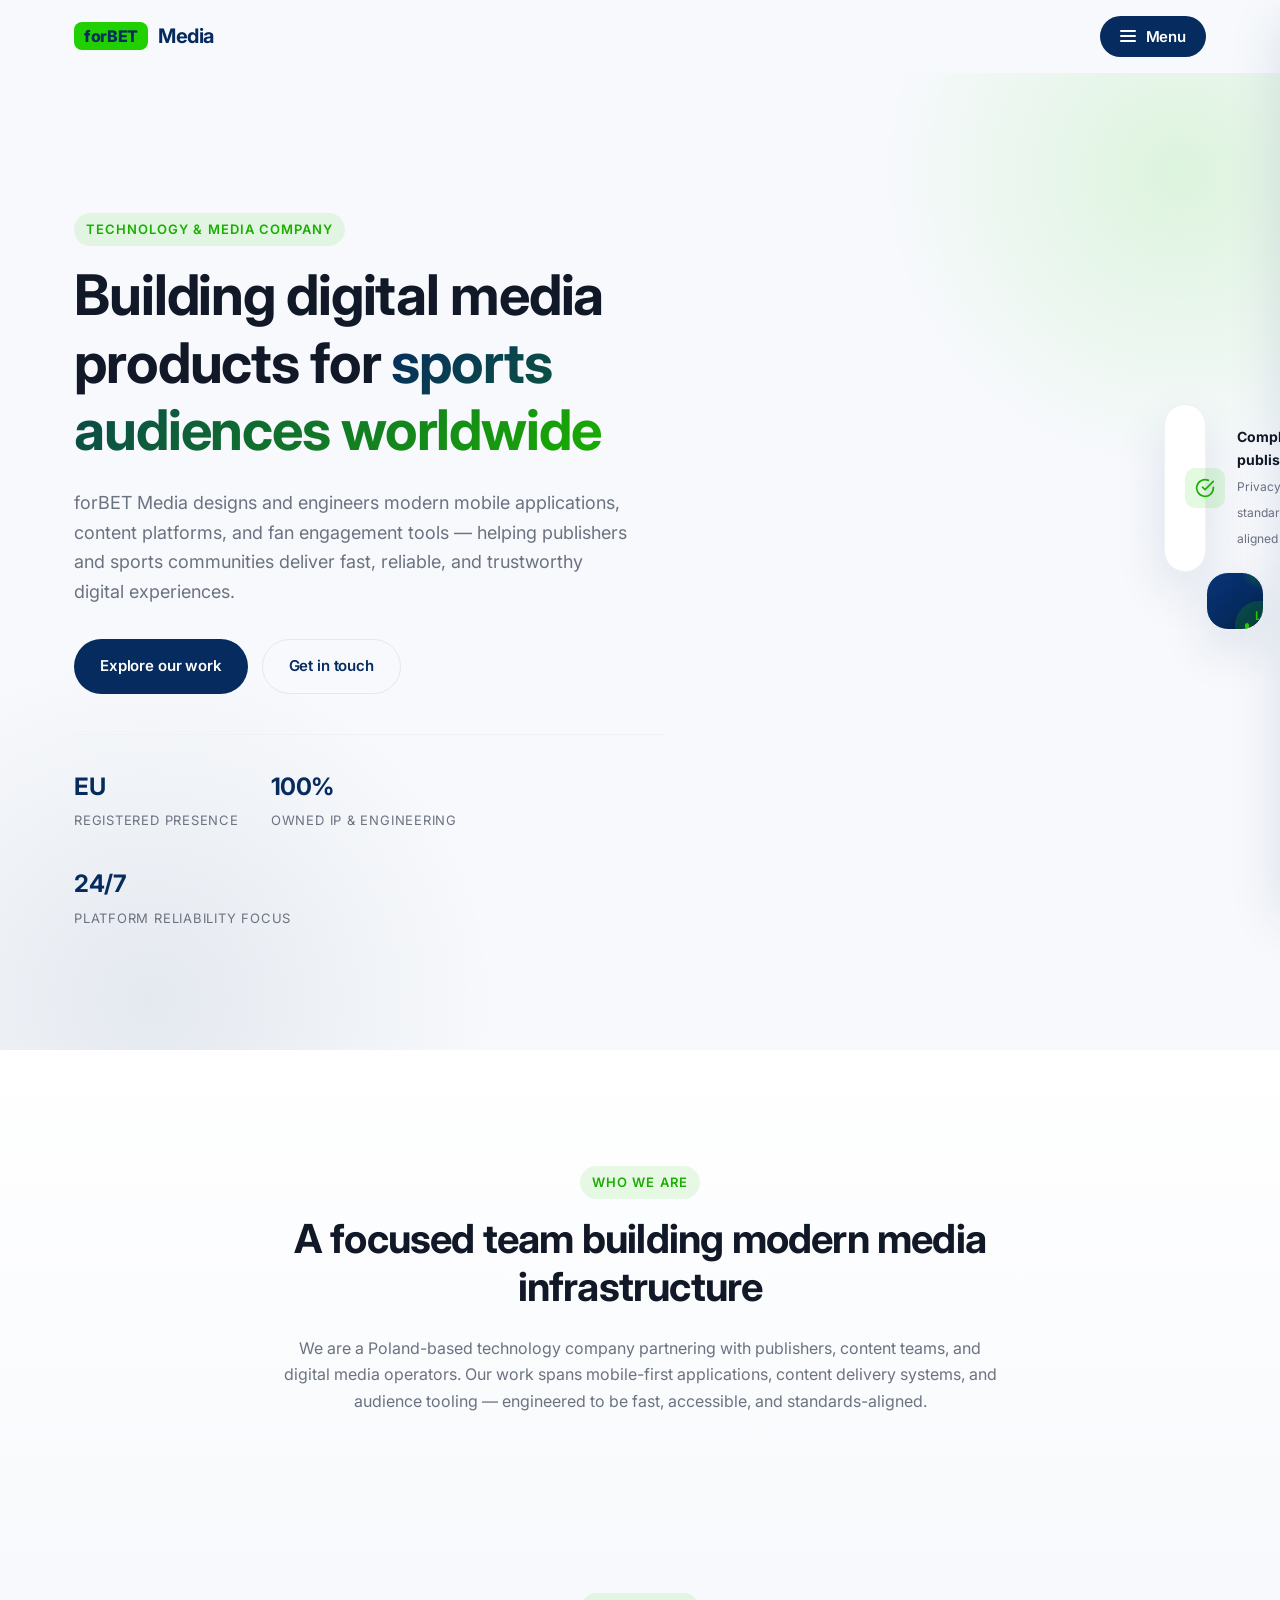
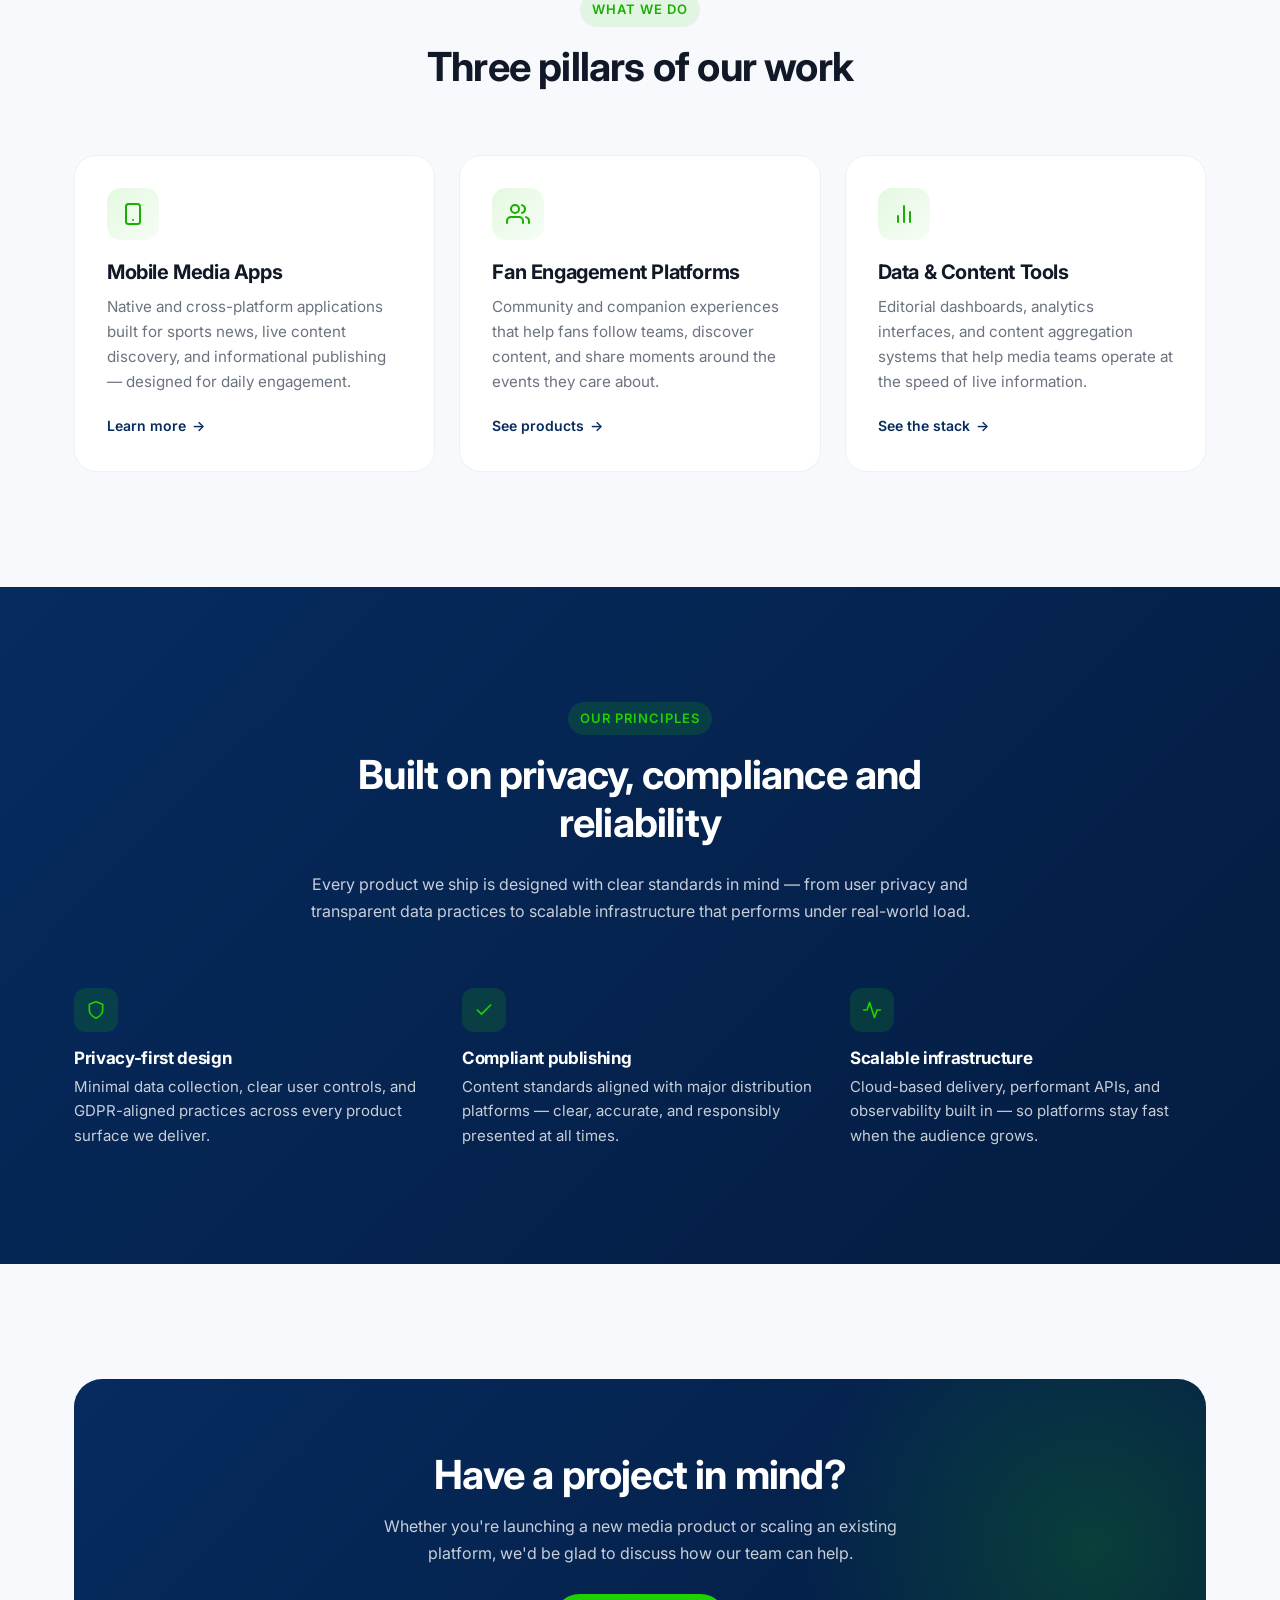
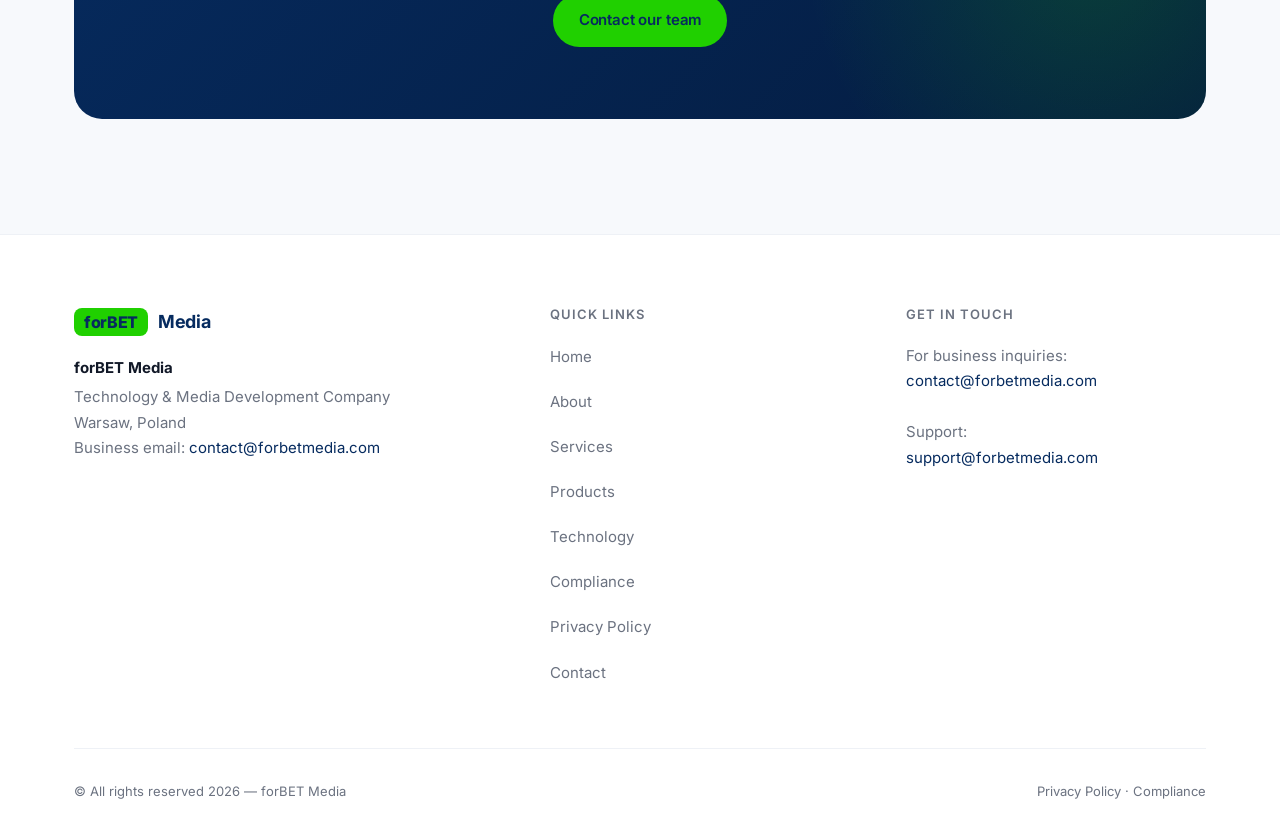
==== index.html @ 95c3b71f "Add files via upload" ====
<!DOCTYPE html>
<html lang="en">
<head>
  <meta charset="UTF-8" />
  <meta name="viewport" content="width=device-width, initial-scale=1.0" />
  <title>forBET Media — Digital Media & Mobile Technology Company</title>
  <meta name="description" content="forBET Media is a Warsaw-based technology and media company building mobile applications, sports content platforms, and fan engagement tools for digital audiences." />
  <meta name="theme-color" content="#062B5F" />
  <link rel="preconnect" href="https://fonts.googleapis.com" />
  <link rel="preconnect" href="https://fonts.gstatic.com" crossorigin />
  <link href="https://fonts.googleapis.com/css2?family=Inter:wght@400;500;600;700;800&display=swap" rel="stylesheet" />
  <link rel="stylesheet" href="/assets/css/style.css" />
</head>
<body>

  <!-- Header -->
  <header class="site-header">
    <div class="container header-inner">
      <a href="/" class="logo" aria-label="forBET Media — home">
        <span class="logo-mark">for<span>BET</span></span>
        <span class="logo-text">Media</span>
      </a>
      <button class="menu-button" type="button" data-menu-open aria-expanded="false" aria-controls="primary-menu">
        <span class="bars" aria-hidden="true"><span></span><span></span><span></span></span>
        <span class="label-text">Menu</span>
      </button>
    </div>
  </header>

  <!-- Overlay Menu -->
  <div class="menu-overlay" data-menu-overlay aria-hidden="true"></div>
  <aside class="menu-panel" id="primary-menu" data-menu-panel aria-hidden="true" aria-label="Site navigation">
    <div class="menu-header">
      <span class="menu-title">Navigation</span>
      <button class="menu-close" type="button" data-menu-close aria-label="Close menu">
        <svg viewBox="0 0 24 24" fill="none" stroke="currentColor" stroke-width="2.5" stroke-linecap="round" stroke-linejoin="round"><line x1="18" y1="6" x2="6" y2="18"/><line x1="6" y1="6" x2="18" y2="18"/></svg>
      </button>
    </div>
    <nav class="menu-nav" aria-label="Primary">
      <ul>
        <li><a href="/">Home</a></li>
        <li><a href="/about/">About</a></li>
        <li><a href="/services/">Services</a></li>
        <li><a href="/products/">Products</a></li>
        <li><a href="/technology/">Technology</a></li>
        <li><a href="/compliance/">Compliance</a></li>
        <li><a href="/privacy/">Privacy Policy</a></li>
        <li><a href="/contact/">Contact</a></li>
      </ul>
    </nav>
    <div class="menu-footer">
      <strong>forBET Media</strong>
      Warsaw, Poland<br />
      <a href="mailto:contact@forbetmedia.com">contact@forbetmedia.com</a>
    </div>
  </aside>

  <main>

    <!-- Hero -->
    <section class="hero">
      <div class="container hero-inner">
        <div class="hero-content">
          <span class="eyebrow">Technology &amp; Media Company</span>
          <h1>Building digital media products for <span class="accent">sports audiences worldwide</span></h1>
          <p class="hero-lead">forBET Media designs and engineers modern mobile applications, content platforms, and fan engagement tools — helping publishers and sports communities deliver fast, reliable, and trustworthy digital experiences.</p>
          <div class="hero-actions">
            <a href="/services/" class="btn btn-primary">Explore our work</a>
            <a href="/contact/" class="btn btn-ghost">Get in touch</a>
          </div>
          <div class="hero-meta">
            <div class="hero-meta-item">
              <span class="num">EU</span>
              <span class="label">Registered presence</span>
            </div>
            <div class="hero-meta-item">
              <span class="num">100%</span>
              <span class="label">Owned IP &amp; engineering</span>
            </div>
            <div class="hero-meta-item">
              <span class="num">24/7</span>
              <span class="label">Platform reliability focus</span>
            </div>
          </div>
        </div>
        <div class="hero-visual" aria-hidden="true">
          <div class="hero-card hero-card-main">
            <span class="pill">Live publishing</span>
            <h3>Audience Dashboard</h3>
            <p>Real-time engagement signals across mobile and web</p>
            <div class="chart">
              <div class="bar" style="height:30%"></div>
              <div class="bar" style="height:55%"></div>
              <div class="bar" style="height:42%"></div>
              <div class="bar hi" style="height:78%"></div>
              <div class="bar" style="height:65%"></div>
              <div class="bar" style="height:50%"></div>
              <div class="bar hi" style="height:90%"></div>
              <div class="bar" style="height:70%"></div>
            </div>
          </div>
          <div class="hero-card hero-card-side">
            <div class="ico">
              <svg viewBox="0 0 24 24" fill="none" stroke="currentColor" stroke-width="2" stroke-linecap="round" stroke-linejoin="round"><path d="M22 11.08V12a10 10 0 1 1-5.93-9.14"/><polyline points="22 4 12 14.01 9 11.01"/></svg>
            </div>
            <div class="text">
              <strong>Compliant publishing</strong>
              <span>Privacy &amp; standards aligned</span>
            </div>
          </div>
        </div>
      </div>
    </section>

    <!-- Positioning -->
    <section class="section section--gradient">
      <div class="container">
        <div class="section-header">
          <span class="eyebrow">Who we are</span>
          <h2>A focused team building modern media infrastructure</h2>
          <p>We are a Poland-based technology company partnering with publishers, content teams, and digital media operators. Our work spans mobile-first applications, content delivery systems, and audience tooling — engineered to be fast, accessible, and standards-aligned.</p>
        </div>
      </div>
    </section>

    <!-- Feature cards -->
    <section class="section" style="padding-top:0;">
      <div class="container">
        <div class="section-header">
          <span class="eyebrow">What we do</span>
          <h2>Three pillars of our work</h2>
        </div>
        <div class="grid grid-3">
          <div class="card">
            <div class="card-icon">
              <svg viewBox="0 0 24 24" fill="none" stroke="currentColor" stroke-width="2" stroke-linecap="round" stroke-linejoin="round"><rect x="5" y="2" width="14" height="20" rx="2.5"/><line x1="12" y1="18" x2="12.01" y2="18"/></svg>
            </div>
            <h3>Mobile Media Apps</h3>
            <p>Native and cross-platform applications built for sports news, live content discovery, and informational publishing — designed for daily engagement.</p>
            <a href="/services/" class="card-link">Learn more</a>
          </div>
          <div class="card">
            <div class="card-icon">
              <svg viewBox="0 0 24 24" fill="none" stroke="currentColor" stroke-width="2" stroke-linecap="round" stroke-linejoin="round"><path d="M17 21v-2a4 4 0 0 0-4-4H5a4 4 0 0 0-4 4v2"/><circle cx="9" cy="7" r="4"/><path d="M23 21v-2a4 4 0 0 0-3-3.87"/><path d="M16 3.13a4 4 0 0 1 0 7.75"/></svg>
            </div>
            <h3>Fan Engagement Platforms</h3>
            <p>Community and companion experiences that help fans follow teams, discover content, and share moments around the events they care about.</p>
            <a href="/products/" class="card-link">See products</a>
          </div>
          <div class="card">
            <div class="card-icon">
              <svg viewBox="0 0 24 24" fill="none" stroke="currentColor" stroke-width="2" stroke-linecap="round" stroke-linejoin="round"><line x1="18" y1="20" x2="18" y2="10"/><line x1="12" y1="20" x2="12" y2="4"/><line x1="6" y1="20" x2="6" y2="14"/></svg>
            </div>
            <h3>Data &amp; Content Tools</h3>
            <p>Editorial dashboards, analytics interfaces, and content aggregation systems that help media teams operate at the speed of live information.</p>
            <a href="/technology/" class="card-link">See the stack</a>
          </div>
        </div>
      </div>
    </section>

    <!-- Trust / Principles -->
    <section class="section section--navy">
      <div class="container">
        <div class="section-header">
          <span class="eyebrow">Our principles</span>
          <h2>Built on privacy, compliance and reliability</h2>
          <p>Every product we ship is designed with clear standards in mind — from user privacy and transparent data practices to scalable infrastructure that performs under real-world load.</p>
        </div>
        <div class="feature-row">
          <div class="feature-item">
            <div class="ico">
              <svg viewBox="0 0 24 24" fill="none" stroke="currentColor" stroke-width="2" stroke-linecap="round" stroke-linejoin="round"><path d="M12 22s8-4 8-10V5l-8-3-8 3v7c0 6 8 10 8 10z"/></svg>
            </div>
            <h4>Privacy-first design</h4>
            <p>Minimal data collection, clear user controls, and GDPR-aligned practices across every product surface we deliver.</p>
          </div>
          <div class="feature-item">
            <div class="ico">
              <svg viewBox="0 0 24 24" fill="none" stroke="currentColor" stroke-width="2" stroke-linecap="round" stroke-linejoin="round"><polyline points="20 6 9 17 4 12"/></svg>
            </div>
            <h4>Compliant publishing</h4>
            <p>Content standards aligned with major distribution platforms — clear, accurate, and responsibly presented at all times.</p>
          </div>
          <div class="feature-item">
            <div class="ico">
              <svg viewBox="0 0 24 24" fill="none" stroke="currentColor" stroke-width="2" stroke-linecap="round" stroke-linejoin="round"><path d="M22 12h-4l-3 9L9 3l-3 9H2"/></svg>
            </div>
            <h4>Scalable infrastructure</h4>
            <p>Cloud-based delivery, performant APIs, and observability built in — so platforms stay fast when the audience grows.</p>
          </div>
        </div>
      </div>
    </section>

    <!-- CTA -->
    <section class="section">
      <div class="container">
        <div class="cta-banner">
          <h2>Have a project in mind?</h2>
          <p>Whether you're launching a new media product or scaling an existing platform, we'd be glad to discuss how our team can help.</p>
          <a href="/contact/" class="btn btn-accent">Contact our team</a>
        </div>
      </div>
    </section>

  </main>

  <!-- Footer -->
  <footer class="site-footer">
    <div class="container">
      <div class="footer-grid">
        <div class="footer-col">
          <div class="footer-brand">
            <span class="logo-mark">for<span>BET</span></span>
            <span class="footer-brand-text">Media</span>
          </div>
          <p class="footer-address">
            <strong>forBET Media</strong>
            Technology &amp; Media Development Company<br />
            Warsaw, Poland<br />
            Business email: <a href="mailto:contact@forbetmedia.com">contact@forbetmedia.com</a>
          </p>
        </div>
        <div class="footer-col">
          <h4>Quick links</h4>
          <ul class="footer-links">
            <li><a href="/">Home</a></li>
            <li><a href="/about/">About</a></li>
            <li><a href="/services/">Services</a></li>
            <li><a href="/products/">Products</a></li>
            <li><a href="/technology/">Technology</a></li>
            <li><a href="/compliance/">Compliance</a></li>
            <li><a href="/privacy/">Privacy Policy</a></li>
            <li><a href="/contact/">Contact</a></li>
          </ul>
        </div>
        <div class="footer-col">
          <h4>Get in touch</h4>
          <p class="footer-address">
            For business inquiries:<br />
            <a href="mailto:contact@forbetmedia.com">contact@forbetmedia.com</a>
            <br /><br />
            Support:<br />
            <a href="mailto:support@forbetmedia.com">support@forbetmedia.com</a>
          </p>
        </div>
      </div>
      <div class="footer-bottom">
        <div>© All rights reserved 2026 — forBET Media</div>
        <div><a href="/privacy/">Privacy Policy</a> · <a href="/compliance/">Compliance</a></div>
      </div>
    </div>
  </footer>

  <script src="/assets/js/script.js"></script>
</body>
</html>
---- assets/css/style.css ----
/* ==========================================================================
   forBET Media — Corporate Stylesheet
   ========================================================================== */

:root {
  --color-navy: #062B5F;
  --color-navy-dark: #041C40;
  --color-green: #20D000;
  --color-green-dark: #1AAE00;
  --color-bg: #F7F9FC;
  --color-surface: #FFFFFF;
  --color-text: #111827;
  --color-text-secondary: #6B7280;
  --color-border: #E5E7EB;
  --color-border-soft: #EEF1F6;

  --radius-sm: 8px;
  --radius-md: 14px;
  --radius-lg: 22px;
  --radius-xl: 28px;

  --shadow-sm: 0 1px 2px rgba(6, 43, 95, 0.04), 0 1px 3px rgba(6, 43, 95, 0.06);
  --shadow-md: 0 4px 14px rgba(6, 43, 95, 0.06), 0 2px 6px rgba(6, 43, 95, 0.04);
  --shadow-lg: 0 20px 50px rgba(6, 43, 95, 0.12);

  --container: 1180px;
  --gutter: 24px;

  --font-sans: "Inter", -apple-system, BlinkMacSystemFont, "Segoe UI", Roboto, Oxygen, Ubuntu, "Helvetica Neue", Arial, sans-serif;

  --ease: cubic-bezier(0.22, 0.61, 0.36, 1);
}

/* Reset & Base
   ========================================================================== */
*,
*::before,
*::after {
  box-sizing: border-box;
}

html {
  scroll-behavior: smooth;
  -webkit-text-size-adjust: 100%;
}

body {
  margin: 0;
  font-family: var(--font-sans);
  font-size: 16px;
  line-height: 1.65;
  color: var(--color-text);
  background-color: var(--color-bg);
  -webkit-font-smoothing: antialiased;
  -moz-osx-font-smoothing: grayscale;
  overflow-x: hidden;
}

body.no-scroll {
  overflow: hidden;
}

img,
svg {
  max-width: 100%;
  display: block;
}

a {
  color: var(--color-navy);
  text-decoration: none;
  transition: color 0.2s var(--ease);
}

a:hover {
  color: var(--color-green-dark);
}

h1, h2, h3, h4, h5, h6 {
  font-family: var(--font-sans);
  color: var(--color-text);
  line-height: 1.2;
  margin: 0 0 0.6em;
  letter-spacing: -0.02em;
  font-weight: 700;
}

h1 { font-size: clamp(2rem, 4.5vw, 3.5rem); }
h2 { font-size: clamp(1.75rem, 3.2vw, 2.5rem); }
h3 { font-size: clamp(1.25rem, 2vw, 1.5rem); }
h4 { font-size: 1.125rem; }

p {
  margin: 0 0 1em;
  color: var(--color-text-secondary);
}

p strong { color: var(--color-text); }

ul, ol {
  margin: 0 0 1em;
  padding-left: 1.25rem;
  color: var(--color-text-secondary);
}

li { margin-bottom: 0.4em; }

/* Layout
   ========================================================================== */
.container {
  width: 100%;
  max-width: var(--container);
  margin: 0 auto;
  padding: 0 var(--gutter);
}

.section {
  padding: clamp(64px, 9vw, 120px) 0;
}

.section--tight {
  padding: clamp(48px, 6vw, 80px) 0;
}

.section--gradient {
  background: linear-gradient(180deg, #FFFFFF 0%, var(--color-bg) 100%);
}

.section--navy {
  background: linear-gradient(135deg, var(--color-navy) 0%, var(--color-navy-dark) 100%);
  color: #fff;
}

.section--navy h1,
.section--navy h2,
.section--navy h3,
.section--navy h4 { color: #fff; }

.section--navy p { color: rgba(255, 255, 255, 0.78); }

.section-header {
  max-width: 720px;
  margin: 0 auto clamp(40px, 6vw, 64px);
  text-align: center;
}

.section-header.left {
  text-align: left;
  margin-left: 0;
}

.eyebrow {
  display: inline-block;
  font-size: 0.8125rem;
  font-weight: 600;
  letter-spacing: 0.08em;
  text-transform: uppercase;
  color: var(--color-green-dark);
  margin-bottom: 1rem;
  padding: 6px 12px;
  background: rgba(32, 208, 0, 0.1);
  border-radius: 999px;
}

.section--navy .eyebrow {
  color: var(--color-green);
  background: rgba(32, 208, 0, 0.15);
}

/* Header
   ========================================================================== */
.site-header {
  position: sticky;
  top: 0;
  z-index: 100;
  background: rgba(247, 249, 252, 0.85);
  backdrop-filter: saturate(180%) blur(14px);
  -webkit-backdrop-filter: saturate(180%) blur(14px);
  border-bottom: 1px solid transparent;
  transition: border-color 0.25s var(--ease), background 0.25s var(--ease);
}

.site-header.scrolled {
  border-bottom-color: var(--color-border-soft);
  background: rgba(247, 249, 252, 0.95);
}

.header-inner {
  display: flex;
  align-items: center;
  justify-content: space-between;
  height: 72px;
}

.logo {
  display: inline-flex;
  align-items: center;
  gap: 10px;
  font-weight: 700;
  font-size: 1.25rem;
  letter-spacing: -0.02em;
  color: var(--color-navy);
}

.logo:hover { color: var(--color-navy); }

.logo-mark {
  display: inline-flex;
  align-items: center;
  font-weight: 800;
  font-size: 1rem;
  letter-spacing: -0.02em;
  padding: 6px 10px;
  background: var(--color-green);
  color: var(--color-navy);
  border-radius: 8px;
  line-height: 1;
}

.logo-mark span { color: var(--color-navy); }

.logo-text { color: var(--color-navy); }

.menu-button {
  display: inline-flex;
  align-items: center;
  gap: 10px;
  background: var(--color-navy);
  color: #fff;
  border: none;
  cursor: pointer;
  padding: 11px 20px;
  border-radius: 999px;
  font-family: inherit;
  font-size: 0.9375rem;
  font-weight: 600;
  letter-spacing: -0.01em;
  transition: background 0.2s var(--ease), transform 0.2s var(--ease);
}

.menu-button:hover {
  background: var(--color-navy-dark);
  transform: translateY(-1px);
}

.menu-button .bars {
  display: inline-flex;
  flex-direction: column;
  gap: 3px;
}

.menu-button .bars span {
  width: 16px;
  height: 2px;
  background: #fff;
  border-radius: 2px;
}

/* Overlay Menu
   ========================================================================== */
.menu-overlay {
  position: fixed;
  inset: 0;
  z-index: 200;
  background: rgba(6, 28, 64, 0.55);
  backdrop-filter: blur(8px);
  -webkit-backdrop-filter: blur(8px);
  opacity: 0;
  pointer-events: none;
  transition: opacity 0.3s var(--ease);
}

.menu-overlay.is-open {
  opacity: 1;
  pointer-events: auto;
}

.menu-panel {
  position: fixed;
  top: 0;
  right: 0;
  height: 100%;
  width: min(440px, 100%);
  background: #fff;
  z-index: 201;
  transform: translateX(100%);
  transition: transform 0.35s var(--ease);
  display: flex;
  flex-direction: column;
  box-shadow: var(--shadow-lg);
}

.menu-panel.is-open {
  transform: translateX(0);
}

.menu-header {
  display: flex;
  align-items: center;
  justify-content: space-between;
  padding: 24px 32px;
  border-bottom: 1px solid var(--color-border-soft);
}

.menu-title {
  font-size: 0.8125rem;
  letter-spacing: 0.1em;
  text-transform: uppercase;
  color: var(--color-text-secondary);
  font-weight: 600;
}

.menu-close {
  background: var(--color-bg);
  border: none;
  width: 40px;
  height: 40px;
  border-radius: 50%;
  cursor: pointer;
  display: inline-flex;
  align-items: center;
  justify-content: center;
  color: var(--color-navy);
  transition: background 0.2s var(--ease), transform 0.2s var(--ease);
}

.menu-close:hover {
  background: var(--color-border-soft);
  transform: rotate(90deg);
}

.menu-close svg {
  width: 18px;
  height: 18px;
}

.menu-nav {
  flex: 1;
  padding: 24px 32px;
  overflow-y: auto;
}

.menu-nav ul {
  list-style: none;
  padding: 0;
  margin: 0;
}

.menu-nav li {
  margin: 0;
  border-bottom: 1px solid var(--color-border-soft);
}

.menu-nav li:last-child { border-bottom: none; }

.menu-nav a {
  display: flex;
  align-items: center;
  justify-content: space-between;
  padding: 18px 0;
  font-size: 1.25rem;
  font-weight: 600;
  color: var(--color-text);
  letter-spacing: -0.02em;
  transition: color 0.2s var(--ease), padding-left 0.25s var(--ease);
}

.menu-nav a::after {
  content: "→";
  color: var(--color-text-secondary);
  font-weight: 400;
  transition: transform 0.25s var(--ease), color 0.2s var(--ease);
}

.menu-nav a:hover {
  color: var(--color-navy);
  padding-left: 6px;
}

.menu-nav a:hover::after {
  color: var(--color-green-dark);
  transform: translateX(4px);
}

.menu-nav a.active {
  color: var(--color-navy);
}

.menu-nav a.active::after {
  content: "•";
  color: var(--color-green);
}

.menu-footer {
  padding: 24px 32px;
  border-top: 1px solid var(--color-border-soft);
  background: var(--color-bg);
  font-size: 0.875rem;
  color: var(--color-text-secondary);
}

.menu-footer strong { color: var(--color-text); display: block; margin-bottom: 4px; }

/* Buttons
   ========================================================================== */
.btn {
  display: inline-flex;
  align-items: center;
  justify-content: center;
  gap: 8px;
  padding: 14px 26px;
  border-radius: 999px;
  font-weight: 600;
  font-size: 0.9375rem;
  letter-spacing: -0.01em;
  cursor: pointer;
  border: none;
  font-family: inherit;
  transition: transform 0.2s var(--ease), background 0.2s var(--ease), box-shadow 0.25s var(--ease), color 0.2s var(--ease);
  white-space: nowrap;
}

.btn-primary {
  background: var(--color-navy);
  color: #fff;
}

.btn-primary:hover {
  background: var(--color-navy-dark);
  color: #fff;
  transform: translateY(-2px);
  box-shadow: var(--shadow-md);
}

.btn-accent {
  background: var(--color-green);
  color: var(--color-navy);
}

.btn-accent:hover {
  background: var(--color-green-dark);
  color: var(--color-navy);
  transform: translateY(-2px);
  box-shadow: 0 10px 30px rgba(32, 208, 0, 0.25);
}

.btn-ghost {
  background: transparent;
  color: var(--color-navy);
  border: 1.5px solid var(--color-border);
}

.btn-ghost:hover {
  border-color: var(--color-navy);
  color: var(--color-navy);
  background: #fff;
}

.section--navy .btn-ghost {
  color: #fff;
  border-color: rgba(255, 255, 255, 0.25);
}

.section--navy .btn-ghost:hover {
  background: rgba(255, 255, 255, 0.08);
  border-color: rgba(255, 255, 255, 0.5);
  color: #fff;
}

/* Hero
   ========================================================================== */
.hero {
  position: relative;
  padding: clamp(72px, 12vw, 140px) 0 clamp(64px, 10vw, 120px);
  overflow: hidden;
}

.hero::before {
  content: "";
  position: absolute;
  top: -200px;
  right: -200px;
  width: 600px;
  height: 600px;
  background: radial-gradient(circle, rgba(32, 208, 0, 0.12) 0%, transparent 70%);
  border-radius: 50%;
  pointer-events: none;
}

.hero::after {
  content: "";
  position: absolute;
  bottom: -300px;
  left: -200px;
  width: 700px;
  height: 700px;
  background: radial-gradient(circle, rgba(6, 43, 95, 0.08) 0%, transparent 70%);
  border-radius: 50%;
  pointer-events: none;
}

.hero-inner {
  position: relative;
  z-index: 1;
  display: grid;
  grid-template-columns: 1.1fr 0.9fr;
  gap: 60px;
  align-items: center;
}

.hero-content { max-width: 640px; }

.hero h1 {
  margin-bottom: 24px;
}

.hero h1 .accent {
  background: linear-gradient(135deg, var(--color-navy) 0%, var(--color-green-dark) 100%);
  -webkit-background-clip: text;
  -webkit-text-fill-color: transparent;
  background-clip: text;
}

.hero-lead {
  font-size: 1.125rem;
  line-height: 1.65;
  color: var(--color-text-secondary);
  margin-bottom: 32px;
  max-width: 560px;
}

.hero-actions {
  display: flex;
  gap: 14px;
  flex-wrap: wrap;
  margin-bottom: 40px;
}

.hero-meta {
  display: flex;
  gap: 32px;
  flex-wrap: wrap;
  padding-top: 32px;
  border-top: 1px solid var(--color-border-soft);
}

.hero-meta-item .num {
  font-size: 1.5rem;
  font-weight: 700;
  color: var(--color-navy);
  letter-spacing: -0.02em;
  display: block;
}

.hero-meta-item .label {
  font-size: 0.8125rem;
  color: var(--color-text-secondary);
  text-transform: uppercase;
  letter-spacing: 0.06em;
}

/* Hero Visual */
.hero-visual {
  position: relative;
  aspect-ratio: 1 / 1;
  max-width: 480px;
  margin-left: auto;
}

.hero-card {
  position: absolute;
  background: #fff;
  border-radius: var(--radius-lg);
  box-shadow: var(--shadow-lg);
  padding: 20px;
  border: 1px solid var(--color-border-soft);
}

.hero-card-main {
  inset: 8% 4% 18% 8%;
  display: flex;
  flex-direction: column;
  background: linear-gradient(140deg, #0A357A 0%, var(--color-navy) 60%, var(--color-navy-dark) 100%);
  color: #fff;
  padding: 28px;
  overflow: hidden;
}

.hero-card-main::before {
  content: "";
  position: absolute;
  top: -40%;
  right: -30%;
  width: 70%;
  height: 70%;
  background: radial-gradient(circle, rgba(32, 208, 0, 0.35) 0%, transparent 70%);
  border-radius: 50%;
}

.hero-card-main .pill {
  display: inline-flex;
  align-items: center;
  gap: 6px;
  font-size: 0.75rem;
  background: rgba(32, 208, 0, 0.18);
  color: var(--color-green);
  padding: 5px 10px;
  border-radius: 999px;
  font-weight: 600;
  width: fit-content;
  position: relative;
  z-index: 1;
}

.hero-card-main .pill::before {
  content: "";
  width: 6px;
  height: 6px;
  background: var(--color-green);
  border-radius: 50%;
}

.hero-card-main h3 {
  color: #fff;
  font-size: 1.25rem;
  margin: 16px 0 6px;
  position: relative;
  z-index: 1;
}

.hero-card-main p {
  color: rgba(255, 255, 255, 0.7);
  font-size: 0.875rem;
  margin: 0;
  position: relative;
  z-index: 1;
}

.hero-card-main .chart {
  margin-top: auto;
  display: flex;
  align-items: flex-end;
  gap: 6px;
  height: 60px;
  position: relative;
  z-index: 1;
}

.hero-card-main .chart .bar {
  flex: 1;
  background: rgba(255, 255, 255, 0.15);
  border-radius: 4px;
}

.hero-card-main .chart .bar.hi { background: var(--color-green); }

.hero-card-side {
  bottom: 6%;
  right: 0;
  width: 58%;
  background: #fff;
  display: flex;
  align-items: center;
  gap: 12px;
}

.hero-card-side .ico {
  width: 40px;
  height: 40px;
  border-radius: 10px;
  background: rgba(32, 208, 0, 0.12);
  display: inline-flex;
  align-items: center;
  justify-content: center;
  color: var(--color-green-dark);
  flex-shrink: 0;
}

.hero-card-side .ico svg { width: 20px; height: 20px; }

.hero-card-side .text strong {
  display: block;
  font-size: 0.875rem;
  color: var(--color-text);
}

.hero-card-side .text span {
  font-size: 0.75rem;
  color: var(--color-text-secondary);
}

/* Cards Grid
   ========================================================================== */
.grid {
  display: grid;
  gap: 24px;
}

.grid-2 { grid-template-columns: repeat(2, minmax(0, 1fr)); }
.grid-3 { grid-template-columns: repeat(3, minmax(0, 1fr)); }
.grid-4 { grid-template-columns: repeat(4, minmax(0, 1fr)); }

.card {
  background: var(--color-surface);
  border: 1px solid var(--color-border-soft);
  border-radius: var(--radius-lg);
  padding: 32px;
  transition: transform 0.3s var(--ease), box-shadow 0.3s var(--ease), border-color 0.3s var(--ease);
  position: relative;
  overflow: hidden;
}

.card:hover {
  transform: translateY(-4px);
  box-shadow: var(--shadow-md);
  border-color: var(--color-border);
}

.card-icon {
  display: inline-flex;
  align-items: center;
  justify-content: center;
  width: 52px;
  height: 52px;
  background: linear-gradient(135deg, rgba(32, 208, 0, 0.12) 0%, rgba(32, 208, 0, 0.04) 100%);
  color: var(--color-green-dark);
  border-radius: 14px;
  margin-bottom: 20px;
}

.card-icon svg { width: 24px; height: 24px; }

.card h3 {
  margin-bottom: 10px;
  font-size: 1.25rem;
}

.card p {
  margin-bottom: 0;
  font-size: 0.95rem;
}

.card-link {
  display: inline-flex;
  align-items: center;
  gap: 6px;
  margin-top: 20px;
  font-size: 0.875rem;
  font-weight: 600;
  color: var(--color-navy);
}

.card-link::after {
  content: "→";
  transition: transform 0.25s var(--ease);
}

.card:hover .card-link::after { transform: translateX(4px); }

/* Feature list (for trust section)
   ========================================================================== */
.feature-row {
  display: grid;
  grid-template-columns: repeat(3, 1fr);
  gap: 32px;
  margin-top: 40px;
}

.feature-item {
  padding: 0;
}

.feature-item .ico {
  width: 44px;
  height: 44px;
  border-radius: 12px;
  background: rgba(6, 43, 95, 0.08);
  display: inline-flex;
  align-items: center;
  justify-content: center;
  color: var(--color-navy);
  margin-bottom: 16px;
}

.section--navy .feature-item .ico {
  background: rgba(32, 208, 0, 0.15);
  color: var(--color-green);
}

.feature-item .ico svg { width: 20px; height: 20px; }

.feature-item h4 {
  font-size: 1.0625rem;
  margin-bottom: 6px;
  color: var(--color-text);
}

.section--navy .feature-item h4 { color: #fff; }

.feature-item p { font-size: 0.9375rem; margin-bottom: 0; }

/* CTA banner
   ========================================================================== */
.cta-banner {
  background: linear-gradient(135deg, var(--color-navy) 0%, var(--color-navy-dark) 100%);
  border-radius: var(--radius-xl);
  padding: clamp(40px, 6vw, 72px);
  color: #fff;
  text-align: center;
  position: relative;
  overflow: hidden;
}

.cta-banner::before {
  content: "";
  position: absolute;
  top: -50%;
  right: -20%;
  width: 60%;
  height: 200%;
  background: radial-gradient(ellipse, rgba(32, 208, 0, 0.18) 0%, transparent 60%);
  pointer-events: none;
}

.cta-banner h2 {
  color: #fff;
  margin-bottom: 14px;
  position: relative;
}

.cta-banner p {
  color: rgba(255, 255, 255, 0.78);
  max-width: 580px;
  margin: 0 auto 28px;
  position: relative;
}

.cta-banner .btn { position: relative; }

/* Page Hero (inner pages)
   ========================================================================== */
.page-hero {
  padding: clamp(80px, 12vw, 130px) 0 clamp(48px, 6vw, 80px);
  text-align: left;
  position: relative;
  overflow: hidden;
}

.page-hero::before {
  content: "";
  position: absolute;
  top: -200px;
  right: -100px;
  width: 500px;
  height: 500px;
  background: radial-gradient(circle, rgba(32, 208, 0, 0.08) 0%, transparent 70%);
  border-radius: 50%;
  pointer-events: none;
}

.page-hero-content {
  max-width: 760px;
  position: relative;
}

.page-hero h1 {
  margin-bottom: 20px;
}

.page-hero .lead {
  font-size: 1.1875rem;
  line-height: 1.6;
  color: var(--color-text-secondary);
  margin-bottom: 0;
}

.breadcrumb {
  font-size: 0.875rem;
  color: var(--color-text-secondary);
  margin-bottom: 18px;
}

.breadcrumb a { color: var(--color-text-secondary); }
.breadcrumb a:hover { color: var(--color-navy); }
.breadcrumb span { color: var(--color-navy); font-weight: 600; }

/* Content Sections
   ========================================================================== */
.content-block {
  display: grid;
  grid-template-columns: 320px 1fr;
  gap: 64px;
  margin-bottom: clamp(56px, 8vw, 96px);
  align-items: flex-start;
}

.content-block:last-child { margin-bottom: 0; }

.content-block-head h2 {
  font-size: clamp(1.5rem, 2.4vw, 1.875rem);
  margin-bottom: 0;
}

.content-block-head .num {
  display: inline-block;
  font-size: 0.875rem;
  color: var(--color-green-dark);
  font-weight: 600;
  margin-bottom: 12px;
  letter-spacing: 0.06em;
}

.content-block-body p:last-child { margin-bottom: 0; }

/* Service / Product / Tech grid items
   ========================================================================== */
.item-grid {
  display: grid;
  grid-template-columns: repeat(2, 1fr);
  gap: 24px;
}

.item-card {
  background: #fff;
  border: 1px solid var(--color-border-soft);
  border-radius: var(--radius-lg);
  padding: 36px;
  transition: transform 0.3s var(--ease), box-shadow 0.3s var(--ease), border-color 0.3s var(--ease);
  position: relative;
}

.item-card:hover {
  transform: translateY(-3px);
  box-shadow: var(--shadow-md);
  border-color: var(--color-border);
}

.item-card .ico {
  width: 48px;
  height: 48px;
  border-radius: 12px;
  background: var(--color-bg);
  color: var(--color-navy);
  display: inline-flex;
  align-items: center;
  justify-content: center;
  margin-bottom: 22px;
}

.item-card .ico svg { width: 22px; height: 22px; }

.item-card h3 {
  font-size: 1.1875rem;
  margin-bottom: 10px;
}

.item-card p { margin-bottom: 0; font-size: 0.95rem; }

.item-card .tag {
  position: absolute;
  top: 28px;
  right: 28px;
  font-size: 0.6875rem;
  font-weight: 700;
  letter-spacing: 0.06em;
  text-transform: uppercase;
  padding: 4px 10px;
  border-radius: 999px;
  background: rgba(32, 208, 0, 0.12);
  color: var(--color-green-dark);
}

/* Principles list
   ========================================================================== */
.principles {
  list-style: none;
  padding: 0;
  display: grid;
  gap: 20px;
}

.principles li {
  display: flex;
  gap: 16px;
  padding: 20px;
  background: #fff;
  border-radius: var(--radius-md);
  border: 1px solid var(--color-border-soft);
}

.principles .check {
  flex-shrink: 0;
  width: 24px;
  height: 24px;
  border-radius: 50%;
  background: var(--color-green);
  color: var(--color-navy);
  display: inline-flex;
  align-items: center;
  justify-content: center;
  font-weight: 800;
  font-size: 0.75rem;
  margin-top: 2px;
}

.principles strong {
  display: block;
  color: var(--color-text);
  margin-bottom: 2px;
}

.principles p {
  margin: 0;
  font-size: 0.9375rem;
}

/* Tech stack pills
   ========================================================================== */
.tech-stack {
  display: flex;
  flex-wrap: wrap;
  gap: 10px;
  margin-top: 16px;
}

.tech-stack .pill {
  font-size: 0.8125rem;
  font-weight: 600;
  padding: 7px 14px;
  border-radius: 999px;
  background: var(--color-bg);
  color: var(--color-navy);
  border: 1px solid var(--color-border-soft);
}

/* Disclaimer block
   ========================================================================== */
.disclaimer {
  margin-top: 48px;
  padding: 24px 28px;
  background: rgba(32, 208, 0, 0.06);
  border: 1px solid rgba(32, 208, 0, 0.2);
  border-radius: var(--radius-md);
  font-size: 0.9375rem;
  color: var(--color-text);
  display: flex;
  gap: 14px;
  align-items: flex-start;
}

.disclaimer .ico {
  flex-shrink: 0;
  width: 24px;
  height: 24px;
  color: var(--color-green-dark);
}

.disclaimer p { margin: 0; color: var(--color-text-secondary); }
.disclaimer strong { color: var(--color-text); }

/* Privacy / Legal styling
   ========================================================================== */
.legal-content {
  max-width: 820px;
  margin: 0 auto;
}

.legal-content h2 {
  font-size: 1.5rem;
  margin-top: 48px;
  margin-bottom: 14px;
  padding-bottom: 12px;
  border-bottom: 1px solid var(--color-border-soft);
}

.legal-content h2:first-child { margin-top: 0; }

.legal-content h3 {
  font-size: 1.125rem;
  margin-top: 28px;
  margin-bottom: 10px;
}

.legal-content p,
.legal-content li {
  color: var(--color-text-secondary);
  font-size: 0.9375rem;
  line-height: 1.7;
}

.legal-content ul { padding-left: 1.25rem; }

.legal-meta {
  background: #fff;
  border: 1px solid var(--color-border-soft);
  border-radius: var(--radius-md);
  padding: 20px 24px;
  margin-bottom: 40px;
  font-size: 0.875rem;
  color: var(--color-text-secondary);
}

.legal-meta strong { color: var(--color-text); }

/* Contact
   ========================================================================== */
.contact-grid {
  display: grid;
  grid-template-columns: 1.1fr 0.9fr;
  gap: 48px;
  align-items: flex-start;
}

.contact-info {
  background: #fff;
  border: 1px solid var(--color-border-soft);
  border-radius: var(--radius-lg);
  padding: 36px;
}

.contact-info h3 { margin-bottom: 24px; }

.contact-info dl {
  display: grid;
  gap: 18px;
  margin: 0;
}

.contact-info dt {
  font-size: 0.75rem;
  text-transform: uppercase;
  letter-spacing: 0.08em;
  color: var(--color-text-secondary);
  font-weight: 600;
  margin-bottom: 4px;
}

.contact-info dd {
  margin: 0;
  color: var(--color-text);
  font-weight: 500;
  font-size: 0.9375rem;
}

.contact-info a { color: var(--color-navy); font-weight: 600; }

.contact-form-wrap {
  background: #fff;
  border: 1px solid var(--color-border-soft);
  border-radius: var(--radius-lg);
  padding: 36px;
}

.contact-form-wrap h3 { margin-bottom: 8px; }
.contact-form-wrap .form-intro {
  font-size: 0.9375rem;
  margin-bottom: 24px;
}

.form-row {
  display: grid;
  gap: 16px;
  margin-bottom: 16px;
}

.form-row.two { grid-template-columns: 1fr 1fr; }

.form-field { display: flex; flex-direction: column; }

.form-field label {
  font-size: 0.8125rem;
  font-weight: 600;
  color: var(--color-text);
  margin-bottom: 6px;
}

.form-field input,
.form-field textarea,
.form-field select {
  font-family: inherit;
  font-size: 0.9375rem;
  padding: 12px 14px;
  border: 1px solid var(--color-border);
  border-radius: 10px;
  background: var(--color-bg);
  color: var(--color-text);
  transition: border-color 0.2s var(--ease), background 0.2s var(--ease);
}

.form-field textarea {
  min-height: 130px;
  resize: vertical;
}

.form-field input:focus,
.form-field textarea:focus,
.form-field select:focus {
  outline: none;
  border-color: var(--color-navy);
  background: #fff;
}

.form-note {
  font-size: 0.8125rem;
  color: var(--color-text-secondary);
  margin-top: 12px;
}

/* FAQ
   ========================================================================== */
.faq {
  max-width: 760px;
  margin: 0 auto;
}

.faq-item {
  border: 1px solid var(--color-border-soft);
  background: #fff;
  border-radius: var(--radius-md);
  margin-bottom: 12px;
  overflow: hidden;
  transition: border-color 0.2s var(--ease);
}

.faq-item.open { border-color: var(--color-border); }

.faq-q {
  width: 100%;
  background: none;
  border: none;
  cursor: pointer;
  padding: 22px 24px;
  display: flex;
  align-items: center;
  justify-content: space-between;
  font-family: inherit;
  font-size: 1rem;
  font-weight: 600;
  color: var(--color-text);
  text-align: left;
}

.faq-q .plus {
  flex-shrink: 0;
  width: 28px;
  height: 28px;
  border-radius: 50%;
  background: var(--color-bg);
  color: var(--color-navy);
  display: inline-flex;
  align-items: center;
  justify-content: center;
  font-weight: 800;
  font-size: 1rem;
  transition: transform 0.25s var(--ease), background 0.25s var(--ease), color 0.25s var(--ease);
}

.faq-item.open .plus {
  background: var(--color-green);
  transform: rotate(45deg);
}

.faq-a {
  max-height: 0;
  overflow: hidden;
  transition: max-height 0.3s var(--ease);
}

.faq-a-inner {
  padding: 0 24px 22px;
  color: var(--color-text-secondary);
  font-size: 0.9375rem;
  line-height: 1.65;
}

/* Footer
   ========================================================================== */
.site-footer {
  background: #fff;
  border-top: 1px solid var(--color-border-soft);
  padding: 72px 0 32px;
}

.footer-grid {
  display: grid;
  grid-template-columns: 1.4fr 1fr 1fr;
  gap: 56px;
  margin-bottom: 56px;
}

.footer-col h4 {
  font-size: 0.8125rem;
  text-transform: uppercase;
  letter-spacing: 0.08em;
  color: var(--color-text-secondary);
  font-weight: 600;
  margin-bottom: 20px;
}

.footer-brand {
  display: inline-flex;
  align-items: center;
  gap: 10px;
  margin-bottom: 18px;
}

.footer-brand-text {
  font-weight: 700;
  color: var(--color-navy);
  letter-spacing: -0.02em;
  font-size: 1.125rem;
}

.footer-address {
  font-size: 0.9375rem;
  color: var(--color-text-secondary);
  line-height: 1.7;
  margin: 0;
}

.footer-address strong { color: var(--color-text); display: block; margin-bottom: 4px; }

.footer-address a { color: var(--color-navy); }

.footer-links {
  list-style: none;
  padding: 0;
  margin: 0;
  display: grid;
  gap: 12px;
}

.footer-links a {
  color: var(--color-text-secondary);
  font-size: 0.9375rem;
  transition: color 0.2s var(--ease);
}

.footer-links a:hover { color: var(--color-navy); }

.footer-bottom {
  padding-top: 32px;
  border-top: 1px solid var(--color-border-soft);
  display: flex;
  justify-content: space-between;
  align-items: center;
  flex-wrap: wrap;
  gap: 16px;
  font-size: 0.8125rem;
  color: var(--color-text-secondary);
}

.footer-bottom a { color: var(--color-text-secondary); }
.footer-bottom a:hover { color: var(--color-navy); }

/* Responsive
   ========================================================================== */
@media (max-width: 960px) {
  .hero-inner {
    grid-template-columns: 1fr;
    gap: 48px;
  }

  .hero-visual { max-width: 420px; margin: 0 auto; }

  .grid-3, .grid-4 { grid-template-columns: repeat(2, 1fr); }

  .feature-row { grid-template-columns: 1fr 1fr; }

  .content-block {
    grid-template-columns: 1fr;
    gap: 24px;
  }

  .content-block-head h2 { font-size: 1.5rem; }

  .footer-grid {
    grid-template-columns: 1fr 1fr;
    gap: 40px;
  }

  .footer-col:first-child { grid-column: 1 / -1; }

  .contact-grid { grid-template-columns: 1fr; gap: 32px; }
}

@media (max-width: 640px) {
  .header-inner { height: 64px; }

  .logo { font-size: 1.0625rem; }

  .menu-button { padding: 9px 16px; font-size: 0.875rem; }
  .menu-button .label-text { display: none; }
  .menu-button .bars span { width: 14px; }

  .grid-2, .grid-3, .grid-4, .item-grid { grid-template-columns: 1fr; }

  .feature-row { grid-template-columns: 1fr; gap: 24px; }

  .form-row.two { grid-template-columns: 1fr; }

  .hero-meta { gap: 20px; }

  .footer-grid { grid-template-columns: 1fr; gap: 32px; }
  .footer-col:first-child { grid-column: auto; }

  .footer-bottom { flex-direction: column; align-items: flex-start; }

  .card, .item-card, .contact-info, .contact-form-wrap { padding: 24px; }

  .menu-panel { width: 100%; }
  .menu-header, .menu-nav, .menu-footer { padding-left: 24px; padding-right: 24px; }
  .menu-nav a { font-size: 1.125rem; padding: 16px 0; }
}

/* Accessibility
   ========================================================================== */
@media (prefers-reduced-motion: reduce) {
  *, *::before, *::after {
    animation-duration: 0.01ms !important;
    transition-duration: 0.01ms !important;
    scroll-behavior: auto !important;
  }
}

:focus-visible {
  outline: 2px solid var(--color-navy);
  outline-offset: 3px;
  border-radius: 4px;
}

.btn:focus-visible,
.menu-button:focus-visible {
  outline-offset: 4px;
}
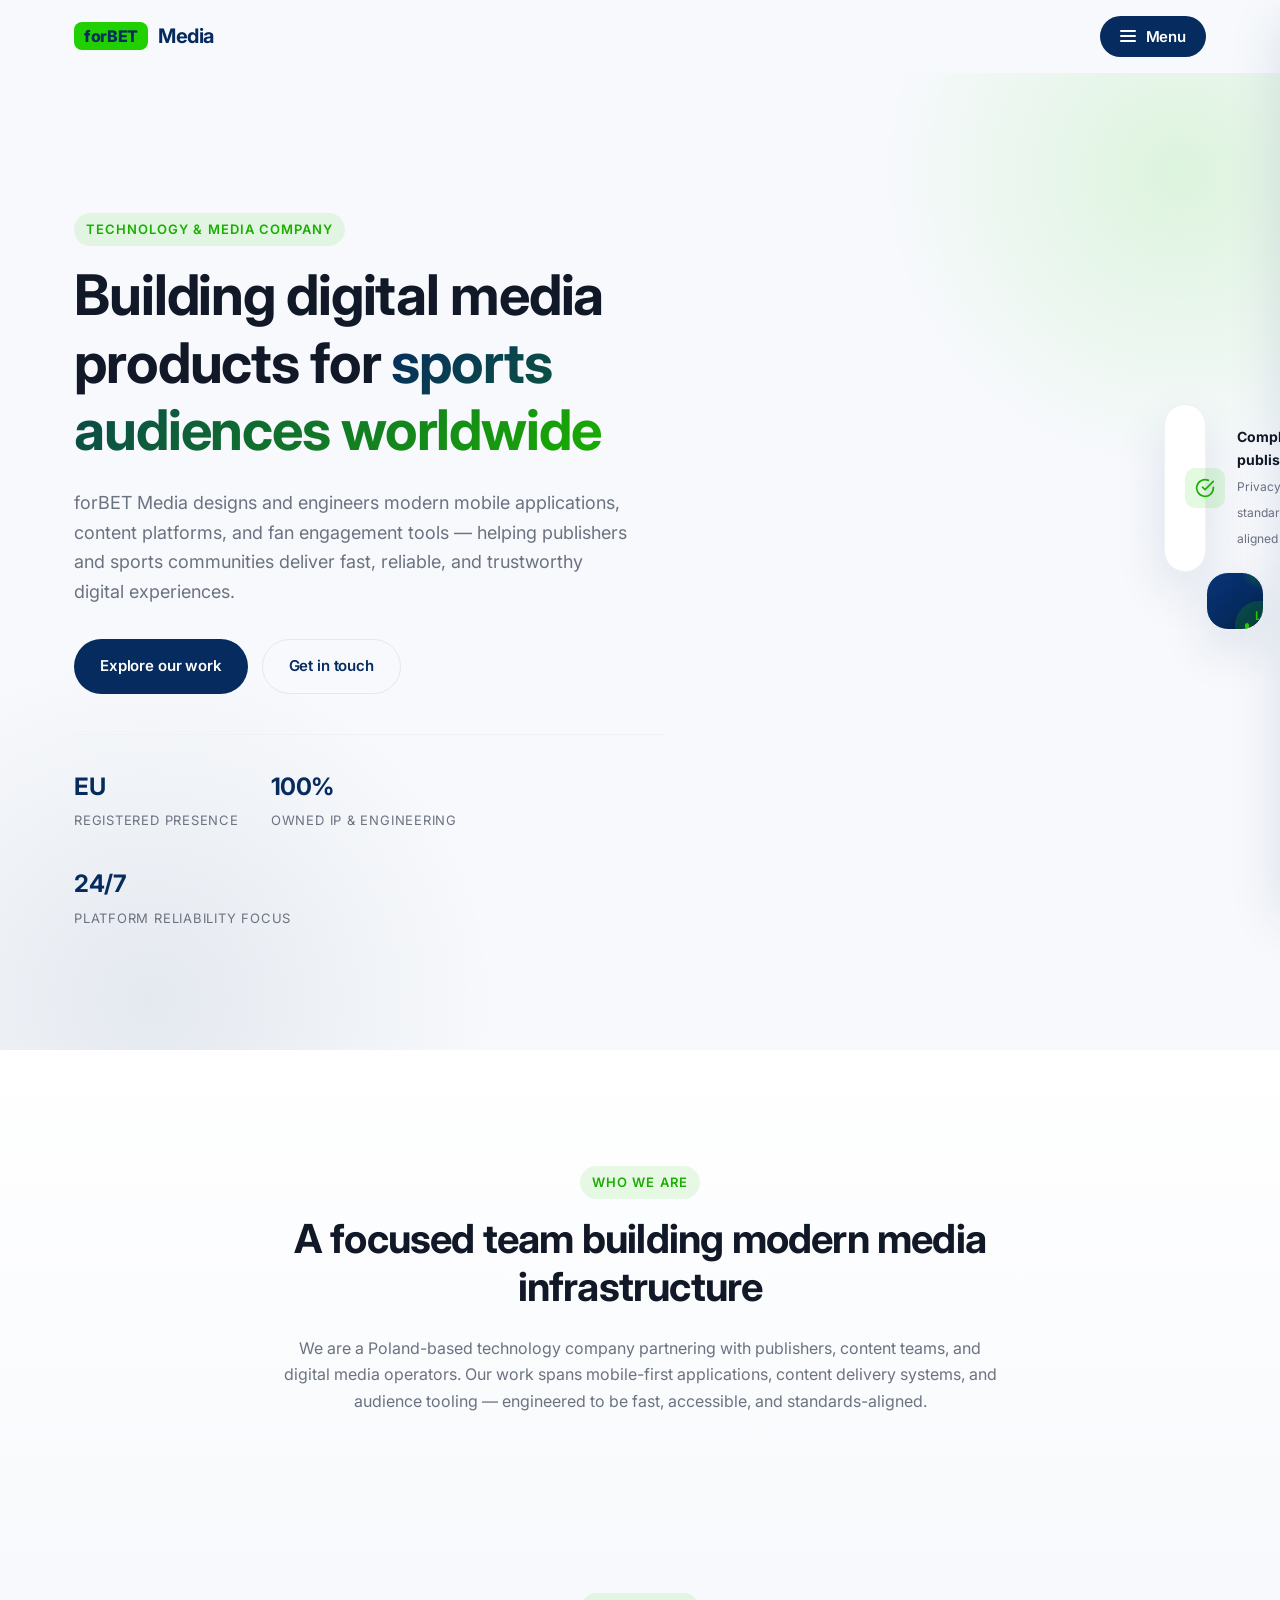
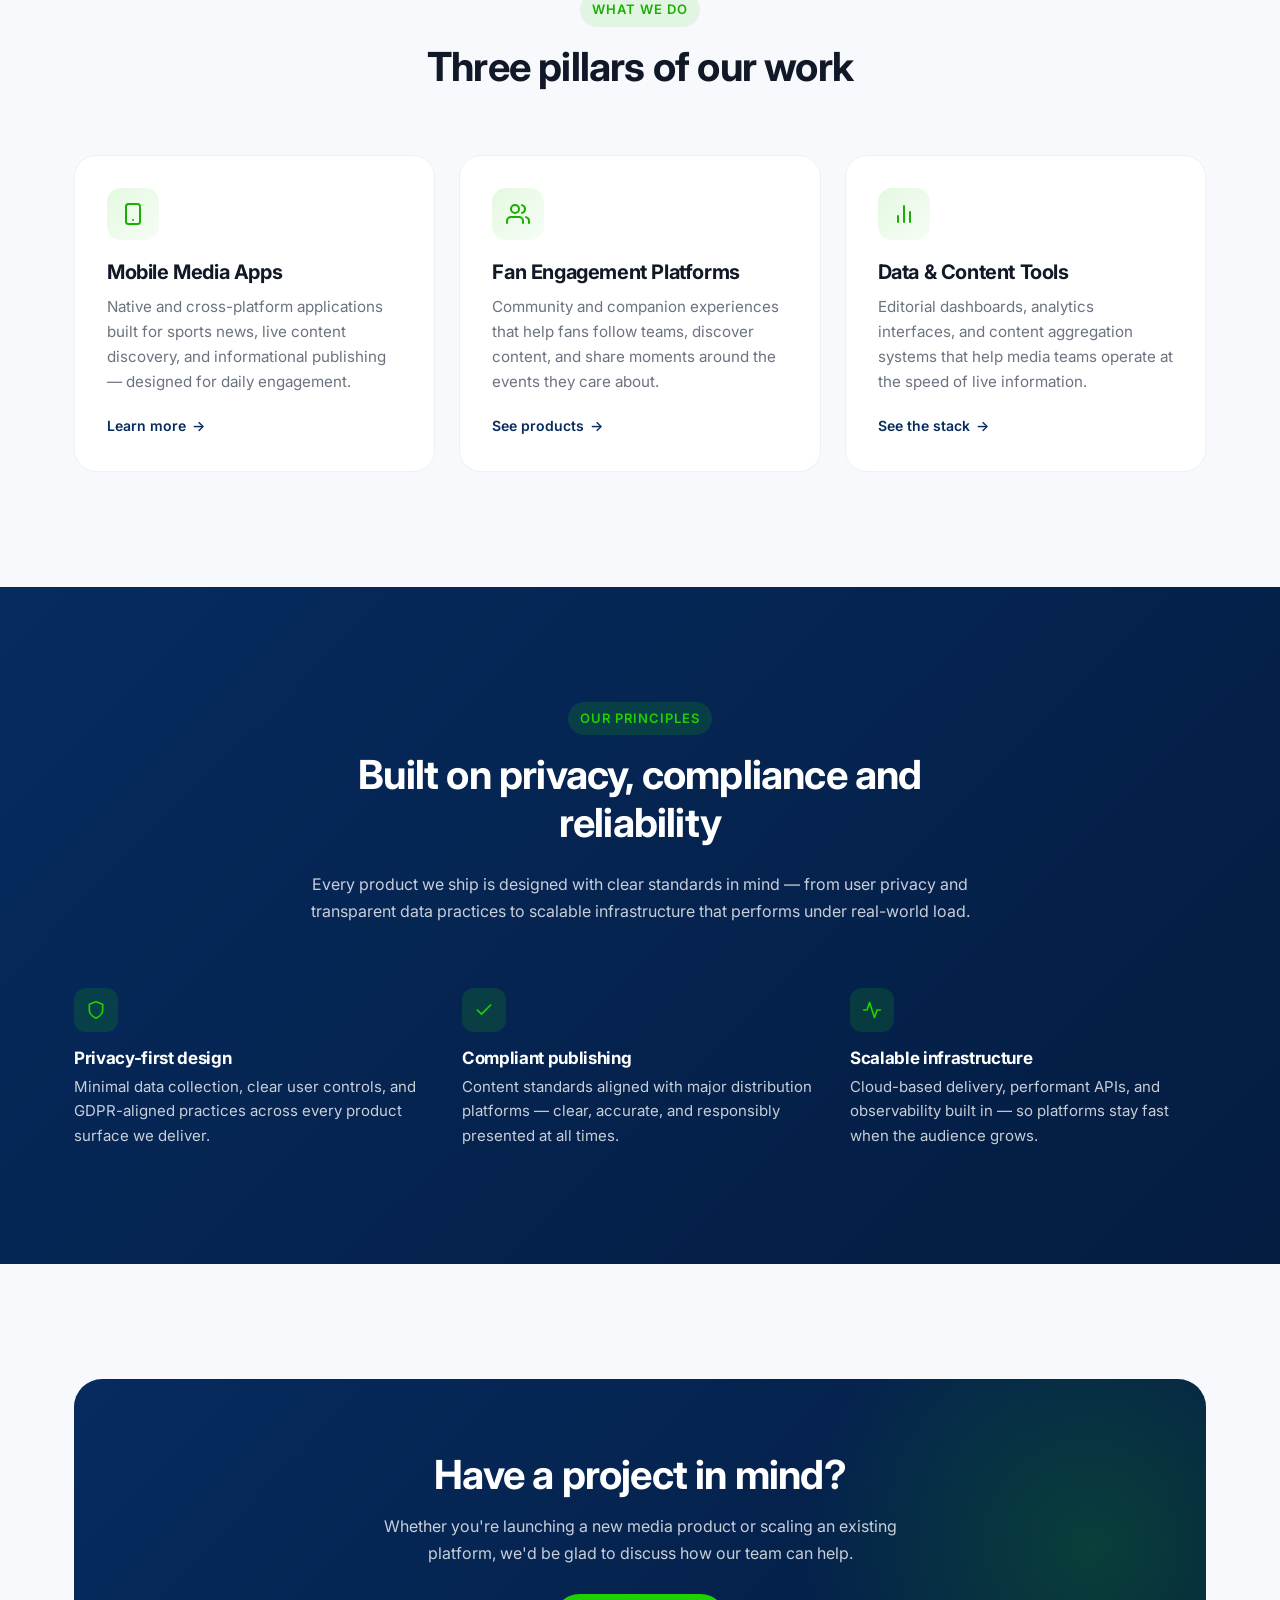
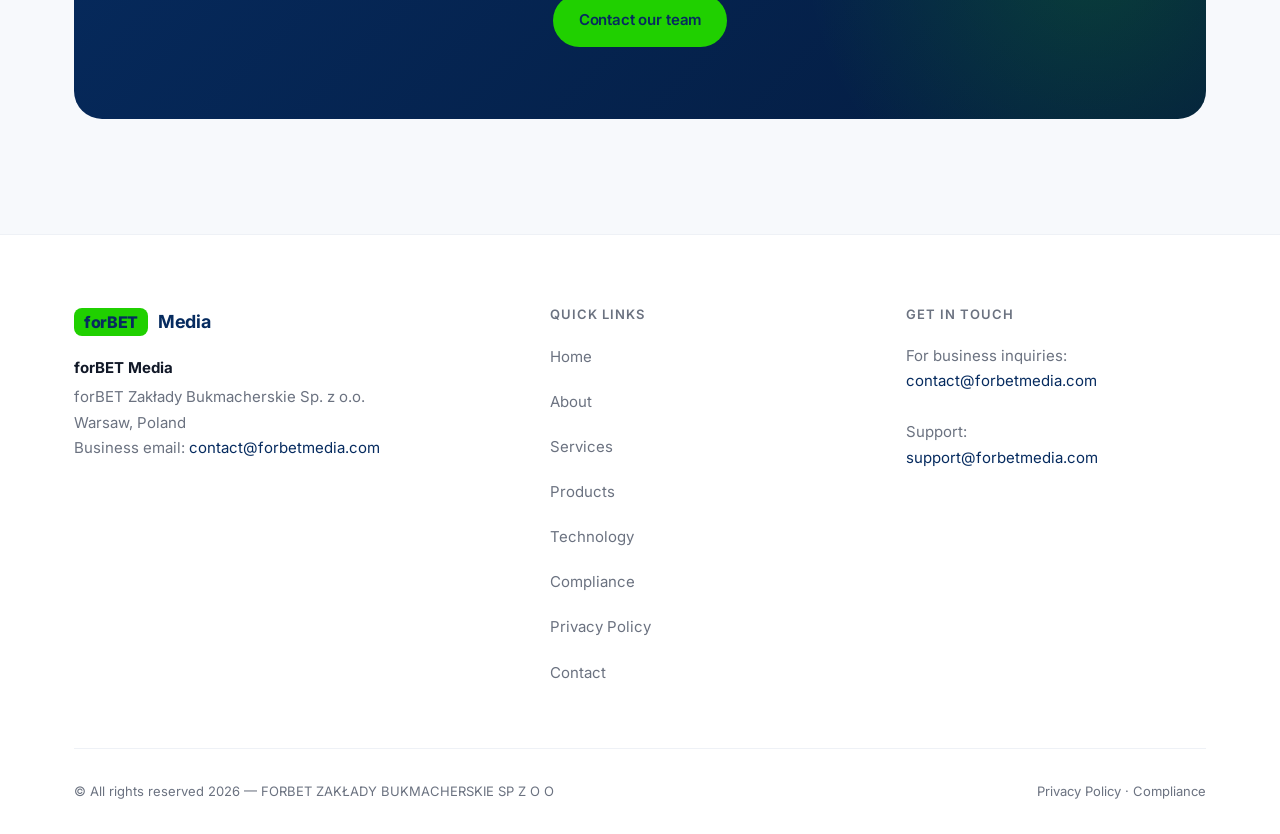
==== commit 3152dc0c: "Add files via upload" ====
--- a/index.html
+++ b/index.html
@@ -206,7 +206,6 @@
 
   </main>
 
-  <!-- Footer -->
   <footer class="site-footer">
     <div class="container">
       <div class="footer-grid">
@@ -217,7 +216,7 @@
           </div>
           <p class="footer-address">
             <strong>forBET Media</strong>
-            Technology &amp; Media Development Company<br />
+            forBET Zakłady Bukmacherskie Sp. z o.o.<br />
             Warsaw, Poland<br />
             Business email: <a href="mailto:contact@forbetmedia.com">contact@forbetmedia.com</a>
           </p>
@@ -247,7 +246,7 @@
         </div>
       </div>
       <div class="footer-bottom">
-        <div>© All rights reserved 2026 — forBET Media</div>
+        <div>© All rights reserved 2026 — FORBET ZAKŁADY BUKMACHERSKIE SP Z O O</div>
         <div><a href="/privacy/">Privacy Policy</a> · <a href="/compliance/">Compliance</a></div>
       </div>
     </div>
